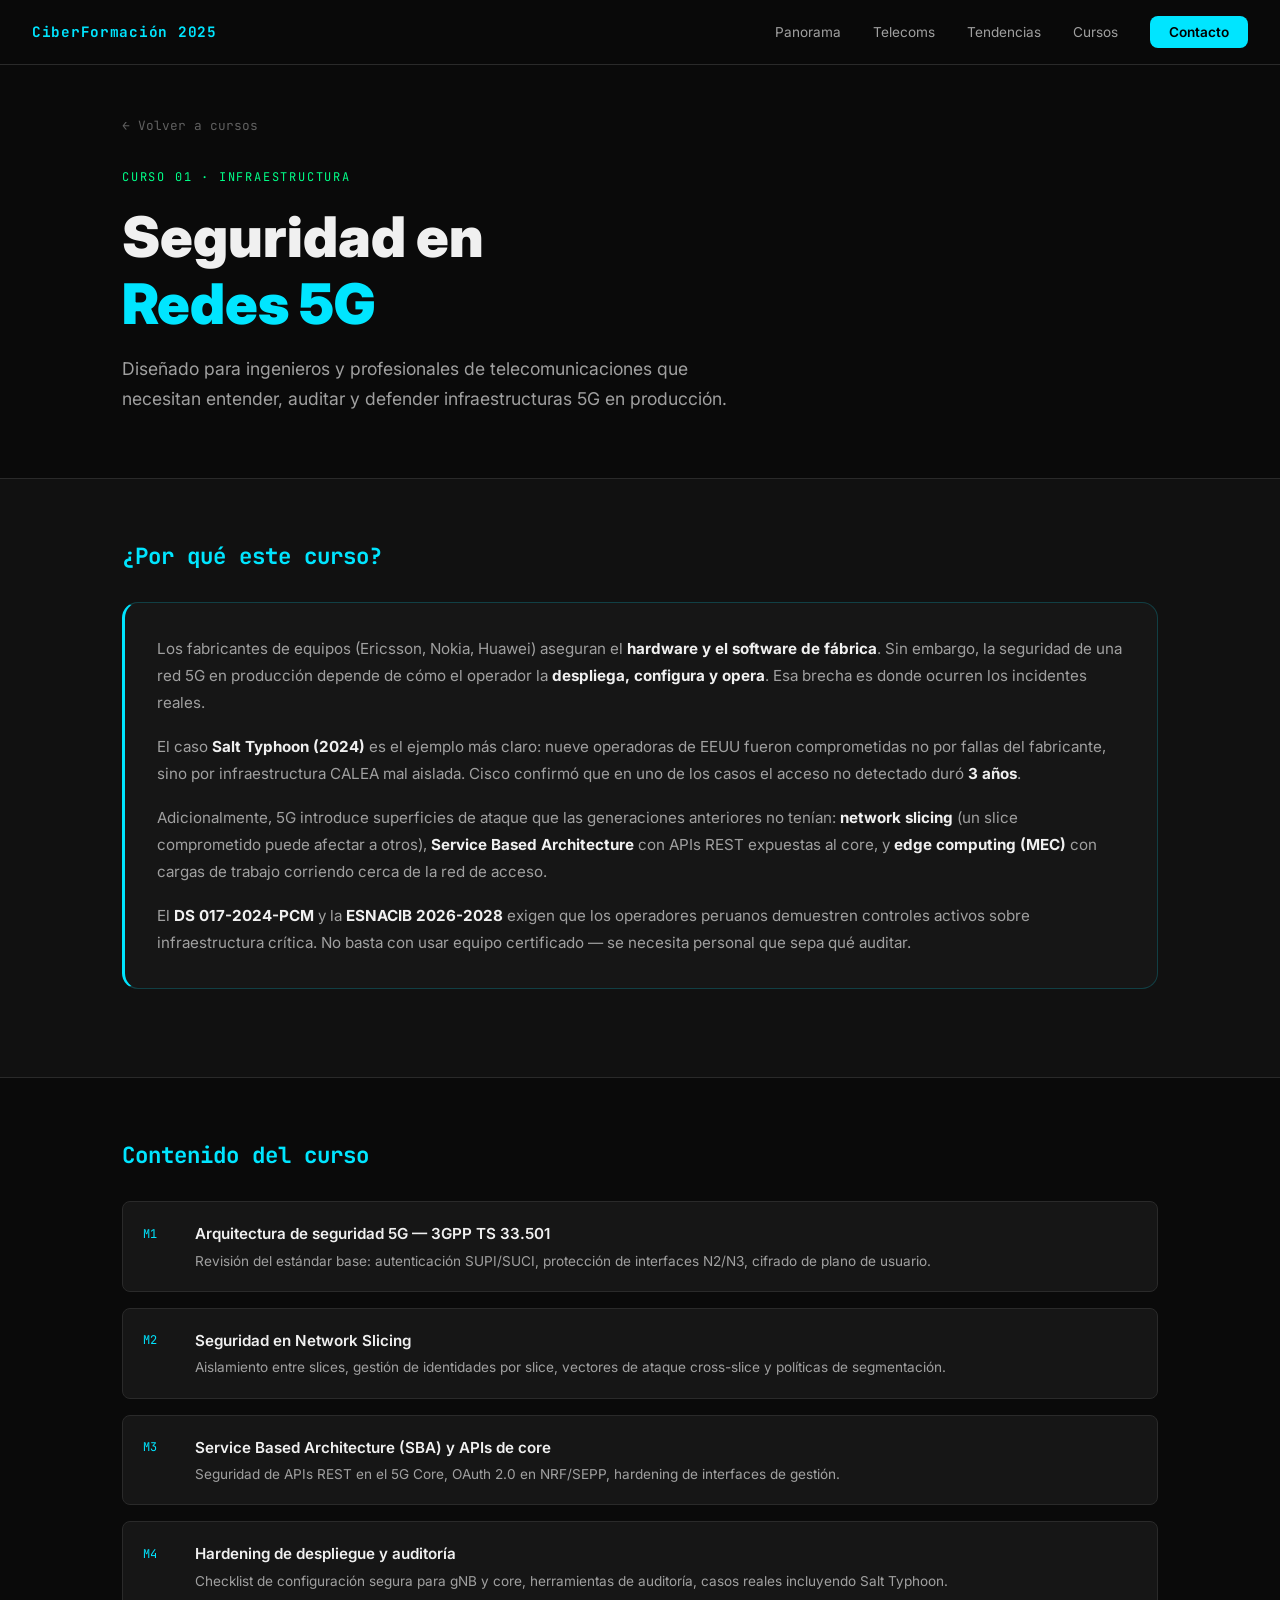
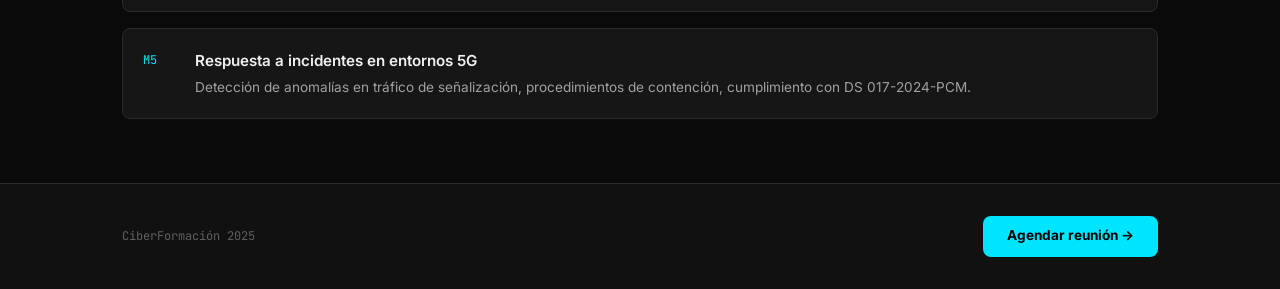
==== courses/5g-security.html @ 4f12262e "feat: add 5 course detail pages with justifications and modules" ====
<!DOCTYPE html>
<html lang="es">
<head>
  <meta charset="UTF-8" />
  <meta name="viewport" content="width=device-width, initial-scale=1.0" />
  <title>Seguridad en Redes 5G · CiberFormación 2025</title>
  <link rel="preconnect" href="https://fonts.googleapis.com" />
  <link rel="preconnect" href="https://fonts.gstatic.com" crossorigin />
  <link href="https://fonts.googleapis.com/css2?family=Inter:wght@400;600;700;900&family=JetBrains+Mono:wght@400;700&display=swap" rel="stylesheet" />
  <link rel="stylesheet" href="../assets/css/style.css" />
  <style>
    .course-hero { padding: 7rem 0 4rem; border-bottom: 1px solid var(--border); }
    .course-tag { font-family: var(--font-mono); font-size: 0.75rem; color: var(--accent-green); letter-spacing: 0.15em; text-transform: uppercase; margin-bottom: 1rem; display: block; }
    .course-title { font-size: clamp(2rem, 5vw, 3.5rem); font-weight: 900; margin-bottom: 1rem; }
    .course-lead { font-size: 1.1rem; color: var(--text-secondary); max-width: 640px; line-height: 1.7; }
    .back-link { display: inline-flex; align-items: center; gap: 0.5rem; font-family: var(--font-mono); font-size: 0.8rem; color: var(--text-muted); margin-bottom: 2rem; transition: color 0.3s; }
    .back-link:hover { color: var(--accent-cyan); }
    .content-section { padding: 4rem 0; border-bottom: 1px solid var(--border); }
    .content-section:last-child { border-bottom: none; }
    .content-section h2 { font-size: 1.4rem; color: var(--accent-cyan); margin-bottom: 2rem; font-family: var(--font-mono); }
    .why-block { background: var(--bg-card); border: 1px solid rgba(0,229,255,0.2); border-left: 3px solid var(--accent-cyan); border-radius: var(--radius-lg); padding: 2rem; margin-bottom: 1.5rem; }
    .why-block p { color: var(--text-secondary); line-height: 1.8; font-size: 0.95rem; margin-bottom: 1rem; }
    .why-block p:last-child { margin-bottom: 0; }
    .why-block strong { color: var(--text-primary); }
    .modules-list { display: flex; flex-direction: column; gap: 1rem; }
    .module-item { display: flex; gap: 1.5rem; align-items: flex-start; padding: 1.25rem; background: var(--bg-card); border: 1px solid var(--border); border-radius: var(--radius); }
    .module-num { font-family: var(--font-mono); font-size: 0.75rem; color: var(--accent-cyan); flex-shrink: 0; padding-top: 0.15rem; min-width: 28px; }
    .module-title { font-size: 0.95rem; color: var(--text-primary); font-weight: 600; margin-bottom: 0.25rem; }
    .module-desc { font-size: 0.85rem; color: var(--text-secondary); line-height: 1.5; }
  </style>
</head>
<body>
  <nav class="nav" id="nav">
    <div class="nav__logo">CiberFormación 2025</div>
    <ul class="nav__links">
      <li><a href="../index.html#panorama">Panorama</a></li>
      <li><a href="../index.html#telecoms">Telecoms</a></li>
      <li><a href="../index.html#tendencias">Tendencias</a></li>
      <li><a href="../index.html#cursos">Cursos</a></li>
      <li><a href="../index.html#contacto" class="nav__cta">Contacto</a></li>
    </ul>
  </nav>

  <main>
    <section class="course-hero">
      <div class="container">
        <a href="../index.html#cursos" class="back-link">← Volver a cursos</a>
        <span class="course-tag">Curso 01 · Infraestructura</span>
        <h1 class="course-title">Seguridad en<br /><span style="color: var(--accent-cyan);">Redes 5G</span></h1>
        <p class="course-lead">Diseñado para ingenieros y profesionales de telecomunicaciones que necesitan entender, auditar y defender infraestructuras 5G en producción.</p>
      </div>
    </section>

    <section class="content-section" style="background: var(--bg-secondary);">
      <div class="container">
        <h2>¿Por qué este curso?</h2>
        <div class="why-block">
          <p>Los fabricantes de equipos (Ericsson, Nokia, Huawei) aseguran el <strong>hardware y el software de fábrica</strong>. Sin embargo, la seguridad de una red 5G en producción depende de cómo el operador la <strong>despliega, configura y opera</strong>. Esa brecha es donde ocurren los incidentes reales.</p>
          <p>El caso <strong>Salt Typhoon (2024)</strong> es el ejemplo más claro: nueve operadoras de EEUU fueron comprometidas no por fallas del fabricante, sino por infraestructura CALEA mal aislada. Cisco confirmó que en uno de los casos el acceso no detectado duró <strong>3 años</strong>.</p>
          <p>Adicionalmente, 5G introduce superficies de ataque que las generaciones anteriores no tenían: <strong>network slicing</strong> (un slice comprometido puede afectar a otros), <strong>Service Based Architecture</strong> con APIs REST expuestas al core, y <strong>edge computing (MEC)</strong> con cargas de trabajo corriendo cerca de la red de acceso.</p>
          <p>El <strong>DS 017-2024-PCM</strong> y la <strong>ESNACIB 2026-2028</strong> exigen que los operadores peruanos demuestren controles activos sobre infraestructura crítica. No basta con usar equipo certificado — se necesita personal que sepa qué auditar.</p>
        </div>
      </div>
    </section>

    <section class="content-section">
      <div class="container">
        <h2>Contenido del curso</h2>
        <div class="modules-list">
          <div class="module-item">
            <span class="module-num">M1</span>
            <div>
              <div class="module-title">Arquitectura de seguridad 5G — 3GPP TS 33.501</div>
              <div class="module-desc">Revisión del estándar base: autenticación SUPI/SUCI, protección de interfaces N2/N3, cifrado de plano de usuario.</div>
            </div>
          </div>
          <div class="module-item">
            <span class="module-num">M2</span>
            <div>
              <div class="module-title">Seguridad en Network Slicing</div>
              <div class="module-desc">Aislamiento entre slices, gestión de identidades por slice, vectores de ataque cross-slice y políticas de segmentación.</div>
            </div>
          </div>
          <div class="module-item">
            <span class="module-num">M3</span>
            <div>
              <div class="module-title">Service Based Architecture (SBA) y APIs de core</div>
              <div class="module-desc">Seguridad de APIs REST en el 5G Core, OAuth 2.0 en NRF/SEPP, hardening de interfaces de gestión.</div>
            </div>
          </div>
          <div class="module-item">
            <span class="module-num">M4</span>
            <div>
              <div class="module-title">Hardening de despliegue y auditoría</div>
              <div class="module-desc">Checklist de configuración segura para gNB y core, herramientas de auditoría, casos reales incluyendo Salt Typhoon.</div>
            </div>
          </div>
          <div class="module-item">
            <span class="module-num">M5</span>
            <div>
              <div class="module-title">Respuesta a incidentes en entornos 5G</div>
              <div class="module-desc">Detección de anomalías en tráfico de señalización, procedimientos de contención, cumplimiento con DS 017-2024-PCM.</div>
            </div>
          </div>
        </div>
      </div>
    </section>
  </main>

  <footer class="footer">
    <div class="container footer__inner">
      <span class="footer__text mono">CiberFormación 2025</span>
      <a href="../index.html#contacto" class="hero__cta" style="font-size: 0.85rem; padding: 0.6rem 1.5rem;">Agendar reunión →</a>
    </div>
  </footer>

  <script src="../assets/js/main.js"></script>
</body>
</html>
---- assets/css/style.css ----
/* ===== VARIABLES ===== */
:root {
  --bg-primary: #0a0a0a;
  --bg-secondary: #111111;
  --bg-card: #161616;
  --bg-card-hover: #1e1e1e;
  --accent-cyan: #00e5ff;
  --accent-green: #00ff88;
  --accent-purple: #7c3aed;
  --text-primary: #f0f0f0;
  --text-secondary: #a0a0a0;
  --text-muted: #606060;
  --border: #2a2a2a;
  --font-sans: 'Inter', system-ui, sans-serif;
  --font-mono: 'JetBrains Mono', 'Courier New', monospace;
  --radius: 8px;
  --radius-lg: 16px;
  --shadow: 0 0 40px rgba(0, 229, 255, 0.08);
  --transition: 0.3s ease;
  --max-width: 1100px;
}

/* ===== RESET ===== */
*, *::before, *::after {
  box-sizing: border-box;
  margin: 0;
  padding: 0;
}

html {
  scroll-behavior: smooth;
  font-size: 16px;
}

body {
  background-color: var(--bg-primary);
  color: var(--text-primary);
  font-family: var(--font-sans);
  line-height: 1.6;
  overflow-x: hidden;
}

img { max-width: 100%; }
a { color: inherit; text-decoration: none; }

/* ===== TIPOGRAFÍA ===== */
h1, h2, h3, h4 {
  line-height: 1.2;
  font-weight: 700;
}

h1 { font-size: clamp(2.2rem, 5vw, 4rem); }
h2 { font-size: clamp(1.8rem, 3.5vw, 2.8rem); }
h3 { font-size: clamp(1.2rem, 2vw, 1.5rem); }

.mono { font-family: var(--font-mono); }

/* ===== LAYOUT UTILIDADES ===== */
.container {
  max-width: var(--max-width);
  margin: 0 auto;
  padding: 0 2rem;
}

.section {
  padding: 6rem 0;
}

.section__header {
  text-align: center;
  margin-bottom: 4rem;
}

.section__label {
  font-family: var(--font-mono);
  font-size: 0.8rem;
  color: var(--accent-cyan);
  letter-spacing: 0.2em;
  text-transform: uppercase;
  margin-bottom: 1rem;
  display: block;
}

.section__title {
  color: var(--text-primary);
  margin-bottom: 1rem;
}

.section__subtitle {
  color: var(--text-secondary);
  font-size: 1.1rem;
  max-width: 600px;
  margin: 0 auto;
}

/* ===== ANIMACIONES AL SCROLL ===== */
.reveal {
  opacity: 0;
  transform: translateY(30px);
  transition: opacity 0.6s ease, transform 0.6s ease;
}

.reveal.visible {
  opacity: 1;
  transform: translateY(0);
}

.reveal-delay-1 { transition-delay: 0.1s; }
.reveal-delay-2 { transition-delay: 0.2s; }
.reveal-delay-3 { transition-delay: 0.3s; }
.reveal-delay-4 { transition-delay: 0.4s; }
.reveal-delay-5 { transition-delay: 0.5s; }

/* ===== NAV ===== */
.nav {
  position: fixed;
  top: 0;
  left: 0;
  right: 0;
  z-index: 100;
  display: flex;
  align-items: center;
  justify-content: space-between;
  padding: 1.2rem 2rem;
  background: rgba(10, 10, 10, 0.85);
  backdrop-filter: blur(12px);
  border-bottom: 1px solid var(--border);
  transition: var(--transition);
}

.nav__logo {
  font-family: var(--font-mono);
  font-size: 0.9rem;
  color: var(--accent-cyan);
  font-weight: 700;
  letter-spacing: 0.05em;
}

.nav__links {
  display: flex;
  list-style: none;
  gap: 2rem;
  align-items: center;
}

.nav__links a {
  font-size: 0.85rem;
  color: var(--text-secondary);
  transition: color var(--transition);
}

.nav__links a:hover { color: var(--text-primary); }

.nav__cta {
  background: var(--accent-cyan);
  color: #000 !important;
  padding: 0.5rem 1.2rem;
  border-radius: var(--radius);
  font-weight: 600;
  font-size: 0.85rem !important;
  transition: opacity var(--transition) !important;
}

.nav__cta:hover { opacity: 0.85; }

@media (max-width: 768px) {
  .nav__links { display: none; }
}

/* ===== HERO ===== */
.hero {
  min-height: 100vh;
  display: flex;
  align-items: center;
  position: relative;
  overflow: hidden;
  padding: 8rem 0 4rem;
}

.hero__bg-grid {
  position: absolute;
  inset: 0;
  background-image:
    linear-gradient(rgba(0, 229, 255, 0.03) 1px, transparent 1px),
    linear-gradient(90deg, rgba(0, 229, 255, 0.03) 1px, transparent 1px);
  background-size: 60px 60px;
  pointer-events: none;
}

.hero__content {
  position: relative;
  z-index: 1;
}

.hero__badge {
  display: inline-block;
  font-size: 0.8rem;
  color: var(--accent-green);
  letter-spacing: 0.15em;
  margin-bottom: 1.5rem;
  padding: 0.4rem 1rem;
  border: 1px solid rgba(0, 255, 136, 0.3);
  border-radius: 999px;
}

.hero__title {
  font-size: clamp(2.8rem, 7vw, 5.5rem);
  font-weight: 900;
  line-height: 1.05;
  margin-bottom: 1.5rem;
  color: var(--text-primary);
}

.hero__highlight {
  color: var(--accent-cyan);
}

.hero__subtitle {
  font-size: clamp(1rem, 2vw, 1.2rem);
  color: var(--text-secondary);
  max-width: 560px;
  margin-bottom: 2.5rem;
  line-height: 1.7;
}

.hero__stat {
  display: flex;
  align-items: baseline;
  gap: 1rem;
  margin-bottom: 3rem;
  padding: 1.2rem 1.5rem;
  background: var(--bg-card);
  border: 1px solid var(--border);
  border-left: 3px solid var(--accent-cyan);
  border-radius: var(--radius);
  max-width: 520px;
}

.hero__stat-number {
  font-size: 2.5rem;
  font-weight: 700;
  color: var(--accent-cyan);
  white-space: nowrap;
}

.hero__stat-label {
  font-size: 0.82rem;
  color: var(--text-secondary);
  line-height: 1.4;
}

.hero__cta {
  display: inline-block;
  background: var(--accent-cyan);
  color: #000;
  font-weight: 700;
  font-size: 1rem;
  padding: 1rem 2.5rem;
  border-radius: var(--radius);
  transition: opacity var(--transition), transform var(--transition);
}

.hero__cta:hover {
  opacity: 0.85;
  transform: translateY(-2px);
}

/* ===== PANORAMA / STATS GRID ===== */
.panorama {
  background: var(--bg-secondary);
}

.stats-grid {
  display: grid;
  grid-template-columns: repeat(auto-fit, minmax(280px, 1fr));
  gap: 1.5rem;
}

.stat-card {
  background: var(--bg-card);
  border: 1px solid var(--border);
  border-radius: var(--radius-lg);
  padding: 2rem;
  transition: transform var(--transition), box-shadow var(--transition);
}

.stat-card:hover {
  transform: translateY(-4px);
  box-shadow: var(--shadow);
}

.stat-card--accent {
  border-color: rgba(0, 229, 255, 0.3);
  background: linear-gradient(135deg, var(--bg-card) 0%, rgba(0, 229, 255, 0.05) 100%);
}

.stat-card__icon {
  font-size: 2rem;
  margin-bottom: 1rem;
}

.stat-card__number {
  font-size: 3rem;
  font-weight: 700;
  color: var(--accent-cyan);
  line-height: 1;
  margin-bottom: 0.75rem;
}

.stat-card__label {
  font-size: 1rem;
  color: var(--text-primary);
  margin-bottom: 1rem;
  line-height: 1.4;
}

.stat-card__source {
  font-size: 0.72rem;
  color: var(--text-muted);
  font-family: var(--font-mono);
  border-top: 1px solid var(--border);
  padding-top: 0.75rem;
  margin-top: auto;
}

/* ===== TELECOMUNICACIONES ===== */
.telecoms__grid {
  display: grid;
  grid-template-columns: 1fr 1fr;
  gap: 3rem;
  align-items: start;
}

@media (max-width: 768px) {
  .telecoms__grid { grid-template-columns: 1fr; }
}

.threat-item {
  display: flex;
  gap: 1.2rem;
  align-items: flex-start;
  padding: 1.5rem 0;
  border-bottom: 1px solid var(--border);
}

.threat-item:last-child { border-bottom: none; }

.threat-item__number {
  font-size: 2rem;
  font-weight: 700;
  color: var(--accent-green);
  min-width: 80px;
  line-height: 1;
}

.threat-item__info {
  font-size: 0.9rem;
  color: var(--text-secondary);
  line-height: 1.5;
}

.threat-item__info strong { color: var(--text-primary); }

.threat-item__source {
  display: block;
  font-size: 0.7rem;
  font-family: var(--font-mono);
  color: var(--text-muted);
  margin-top: 0.5rem;
}

.telecoms__reg-title {
  font-size: 1rem;
  color: var(--text-secondary);
  text-transform: uppercase;
  letter-spacing: 0.1em;
  margin-bottom: 1.5rem;
  font-family: var(--font-mono);
}

.reg-card {
  background: var(--bg-card);
  border: 1px solid var(--border);
  border-radius: var(--radius);
  padding: 1.2rem;
  margin-bottom: 1rem;
}

.reg-card--green { border-left: 3px solid var(--accent-green); }

.reg-card__badge {
  font-size: 0.75rem;
  color: var(--accent-cyan);
  margin-bottom: 0.5rem;
  font-weight: 700;
}

.reg-card__desc {
  font-size: 0.85rem;
  color: var(--text-secondary);
  line-height: 1.5;
}

.reg-card__source {
  font-size: 0.7rem;
  color: var(--text-muted);
  font-family: var(--font-mono);
  display: block;
  margin-top: 0.5rem;
}

/* ===== QUÉ SE ENSEÑA HOY ===== */
.tendencias { background: var(--bg-secondary); }

.courses-trend-grid {
  display: grid;
  grid-template-columns: repeat(auto-fit, minmax(300px, 1fr));
  gap: 1.5rem;
}

.course-trend {
  background: var(--bg-card);
  border: 1px solid var(--border);
  border-radius: var(--radius-lg);
  padding: 1.75rem;
  transition: transform var(--transition), border-color var(--transition);
}

.course-trend:hover {
  transform: translateY(-3px);
  border-color: rgba(0, 229, 255, 0.3);
}

.course-trend__tag {
  font-family: var(--font-mono);
  font-size: 0.7rem;
  color: var(--accent-green);
  letter-spacing: 0.1em;
  text-transform: uppercase;
  margin-bottom: 0.75rem;
}

.course-trend__title {
  font-size: 1.1rem;
  color: var(--text-primary);
  margin-bottom: 0.75rem;
}

.course-trend__desc {
  font-size: 0.88rem;
  color: var(--text-secondary);
  line-height: 1.6;
  margin-bottom: 1.2rem;
}

.course-trend__orgs {
  font-family: var(--font-mono);
  font-size: 0.72rem;
  color: var(--accent-cyan);
  opacity: 0.7;
}

/* ===== LA BRECHA ===== */
.brecha { background: var(--bg-primary); }

.brecha__comparison {
  display: flex;
  gap: 2rem;
  align-items: flex-start;
  margin-bottom: 3rem;
  flex-wrap: wrap;
}

.brecha__col { flex: 1; min-width: 240px; }

.brecha__col-title {
  font-size: 0.85rem;
  font-family: var(--font-mono);
  text-transform: uppercase;
  letter-spacing: 0.1em;
  margin-bottom: 1.5rem;
  padding-bottom: 0.75rem;
  border-bottom: 1px solid var(--border);
}

.brecha__col--demand .brecha__col-title { color: var(--accent-green); }
.brecha__col--supply .brecha__col-title { color: var(--text-muted); }

.brecha__list {
  list-style: none;
  display: flex;
  flex-direction: column;
  gap: 0.75rem;
}

.brecha__list li {
  font-size: 0.95rem;
  color: var(--text-primary);
  padding-left: 1.2rem;
  position: relative;
}

.brecha__list li::before {
  content: '✓';
  color: var(--accent-green);
  position: absolute;
  left: 0;
  font-size: 0.8rem;
}

.brecha__list--muted li { color: var(--text-secondary); }
.brecha__list--muted li::before { content: '✗'; color: var(--text-muted); }

.brecha__arrow {
  font-size: 2rem;
  color: var(--border);
  align-self: center;
  flex-shrink: 0;
}

.brecha__opportunity {
  display: flex;
  gap: 1.5rem;
  align-items: flex-start;
  background: linear-gradient(135deg, var(--bg-card), rgba(0, 229, 255, 0.05));
  border: 1px solid rgba(0, 229, 255, 0.2);
  border-radius: var(--radius-lg);
  padding: 2rem;
}

.brecha__opp-icon {
  font-size: 1.5rem;
  color: var(--accent-cyan);
  flex-shrink: 0;
  padding-top: 0.2rem;
}

.brecha__opp-title {
  font-size: 1.1rem;
  margin-bottom: 0.75rem;
  color: var(--accent-cyan);
}

.brecha__opp-desc {
  font-size: 0.92rem;
  color: var(--text-secondary);
  line-height: 1.7;
}

/* ===== CURSOS DEL FUTURO ===== */
.cursos { background: var(--bg-secondary); }

.proposed-courses {
  display: flex;
  flex-direction: column;
  gap: 1rem;
}

.proposed-course {
  display: flex;
  gap: 2rem;
  align-items: flex-start;
  background: var(--bg-card);
  border: 1px solid var(--border);
  border-radius: var(--radius-lg);
  padding: 1.75rem;
  transition: transform var(--transition), border-color var(--transition);
}

.proposed-course:hover {
  transform: translateX(6px);
  border-color: rgba(0, 229, 255, 0.3);
}

.proposed-course__num {
  font-size: 2rem;
  font-weight: 700;
  color: var(--border);
  flex-shrink: 0;
  width: 48px;
  line-height: 1;
  padding-top: 0.2rem;
}

.proposed-course__title {
  font-size: 1.1rem;
  margin-bottom: 0.5rem;
  color: var(--text-primary);
}

.proposed-course__desc {
  font-size: 0.88rem;
  color: var(--text-secondary);
  line-height: 1.6;
  margin-bottom: 1rem;
}

.proposed-course__tags {
  display: flex;
  gap: 0.5rem;
  flex-wrap: wrap;
}

.tag {
  font-family: var(--font-mono);
  font-size: 0.7rem;
  color: var(--accent-cyan);
  border: 1px solid rgba(0, 229, 255, 0.3);
  padding: 0.2rem 0.6rem;
  border-radius: 999px;
}

/* ===== CTA / PRÓXIMOS PASOS ===== */
.contacto {
  background: var(--bg-primary);
  text-align: center;
}

.cta-block {
  max-width: 720px;
  margin: 0 auto;
}

.cta-block__title {
  font-size: clamp(2rem, 4vw, 3.5rem);
  margin-bottom: 1.5rem;
}

.cta-block__desc {
  color: var(--text-secondary);
  font-size: 1rem;
  line-height: 1.7;
  margin-bottom: 3rem;
}

.cta-block__steps {
  display: flex;
  flex-direction: column;
  gap: 1rem;
  margin-bottom: 3rem;
  text-align: left;
}

.cta-step {
  display: flex;
  gap: 1.5rem;
  align-items: flex-start;
  padding: 1.2rem 1.5rem;
  background: var(--bg-card);
  border: 1px solid var(--border);
  border-radius: var(--radius);
}

.cta-step__num {
  font-size: 1.2rem;
  font-weight: 700;
  color: var(--accent-cyan);
  flex-shrink: 0;
}

.cta-step__text {
  font-size: 0.92rem;
  color: var(--text-secondary);
  line-height: 1.5;
  padding-top: 0.15rem;
}

/* ===== FOOTER ===== */
.footer {
  border-top: 1px solid var(--border);
  padding: 2rem 0;
  background: var(--bg-secondary);
}

.footer__inner {
  display: flex;
  justify-content: space-between;
  align-items: center;
  flex-wrap: wrap;
  gap: 1rem;
}

/* ===== RESPONSIVE ===== */
@media (max-width: 768px) {
  .section { padding: 4rem 0; }
  .stats-grid { grid-template-columns: 1fr; }
  .courses-trend-grid { grid-template-columns: 1fr; }
  .brecha__comparison { flex-direction: column; }
  .brecha__arrow { display: none; }
  .proposed-course { flex-direction: column; gap: 1rem; }
  .proposed-course__num { font-size: 1.2rem; }
  .footer__inner { flex-direction: column; text-align: center; }
  .hero { padding: 7rem 0 3rem; }
}

@media (max-width: 480px) {
  .container { padding: 0 1.25rem; }
  .hero__stat { flex-direction: column; gap: 0.5rem; }
  .nav { padding: 1rem 1.25rem; }
}

.footer__text {
  color: var(--text-muted);
  font-size: 0.75rem;
}
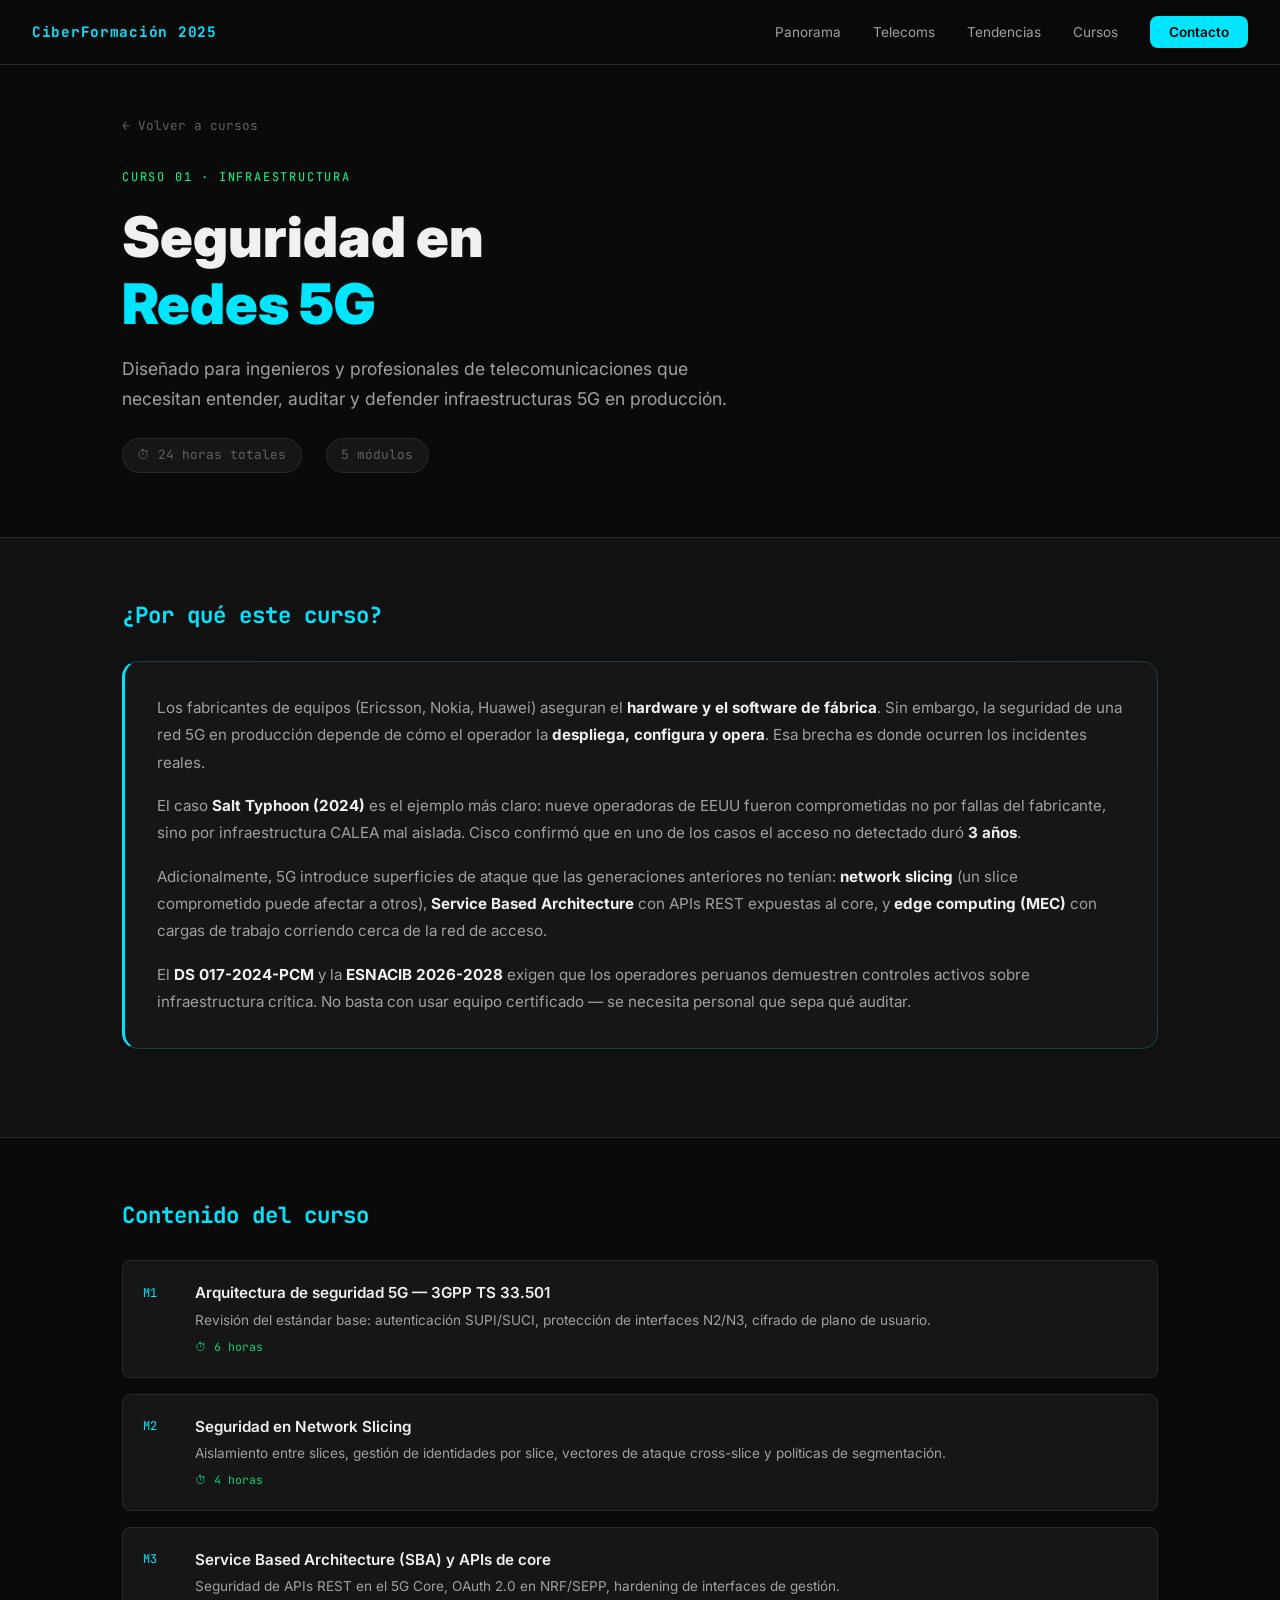
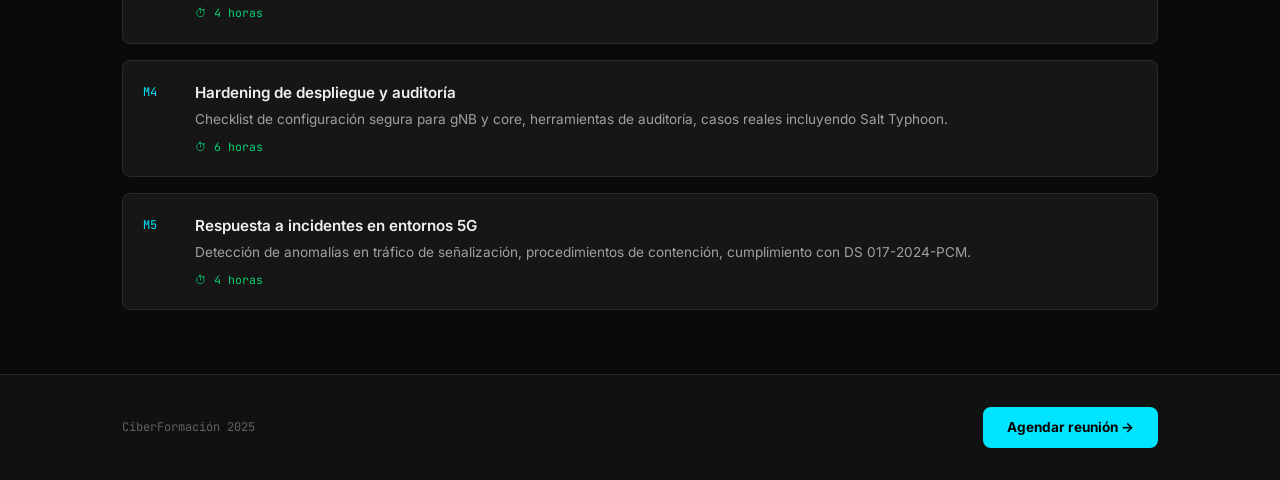
==== commit 24c93fe9: "feat: add estimated hours per module and course totals" ====
--- a/courses/5g-security.html
+++ b/courses/5g-security.html
@@ -48,6 +48,10 @@
         <span class="course-tag">Curso 01 · Infraestructura</span>
         <h1 class="course-title">Seguridad en<br /><span style="color: var(--accent-cyan);">Redes 5G</span></h1>
         <p class="course-lead">Diseñado para ingenieros y profesionales de telecomunicaciones que necesitan entender, auditar y defender infraestructuras 5G en producción.</p>
+        <div class="course-meta">
+          <span class="course-meta__item mono">⏱ 24 horas totales</span>
+          <span class="course-meta__item mono">5 módulos</span>
+        </div>
       </div>
     </section>
 
@@ -72,6 +76,7 @@
             <div>
               <div class="module-title">Arquitectura de seguridad 5G — 3GPP TS 33.501</div>
               <div class="module-desc">Revisión del estándar base: autenticación SUPI/SUCI, protección de interfaces N2/N3, cifrado de plano de usuario.</div>
+              <div class="module-hours">⏱ 6 horas</div>
             </div>
           </div>
           <div class="module-item">
@@ -79,6 +84,7 @@
             <div>
               <div class="module-title">Seguridad en Network Slicing</div>
               <div class="module-desc">Aislamiento entre slices, gestión de identidades por slice, vectores de ataque cross-slice y políticas de segmentación.</div>
+              <div class="module-hours">⏱ 4 horas</div>
             </div>
           </div>
           <div class="module-item">
@@ -86,6 +92,7 @@
             <div>
               <div class="module-title">Service Based Architecture (SBA) y APIs de core</div>
               <div class="module-desc">Seguridad de APIs REST en el 5G Core, OAuth 2.0 en NRF/SEPP, hardening de interfaces de gestión.</div>
+              <div class="module-hours">⏱ 4 horas</div>
             </div>
           </div>
           <div class="module-item">
@@ -93,6 +100,7 @@
             <div>
               <div class="module-title">Hardening de despliegue y auditoría</div>
               <div class="module-desc">Checklist de configuración segura para gNB y core, herramientas de auditoría, casos reales incluyendo Salt Typhoon.</div>
+              <div class="module-hours">⏱ 6 horas</div>
             </div>
           </div>
           <div class="module-item">
@@ -100,6 +108,7 @@
             <div>
               <div class="module-title">Respuesta a incidentes en entornos 5G</div>
               <div class="module-desc">Detección de anomalías en tráfico de señalización, procedimientos de contención, cumplimiento con DS 017-2024-PCM.</div>
+              <div class="module-hours">⏱ 4 horas</div>
             </div>
           </div>
         </div>
--- a/assets/css/style.css
+++ b/assets/css/style.css
@@ -703,3 +703,33 @@
   color: var(--text-muted);
   font-size: 0.75rem;
 }
+
+a.proposed-course {
+  display: flex;
+  cursor: pointer;
+  text-decoration: none;
+}
+
+.module-hours {
+  font-family: var(--font-mono);
+  font-size: 0.72rem;
+  color: var(--accent-green);
+  margin-top: 0.5rem;
+  opacity: 0.8;
+}
+
+.course-meta {
+  display: flex;
+  gap: 1.5rem;
+  margin-top: 1.5rem;
+  flex-wrap: wrap;
+}
+
+.course-meta__item {
+  font-size: 0.8rem;
+  color: var(--text-muted);
+  background: var(--bg-card);
+  border: 1px solid var(--border);
+  padding: 0.4rem 0.9rem;
+  border-radius: 999px;
+}
